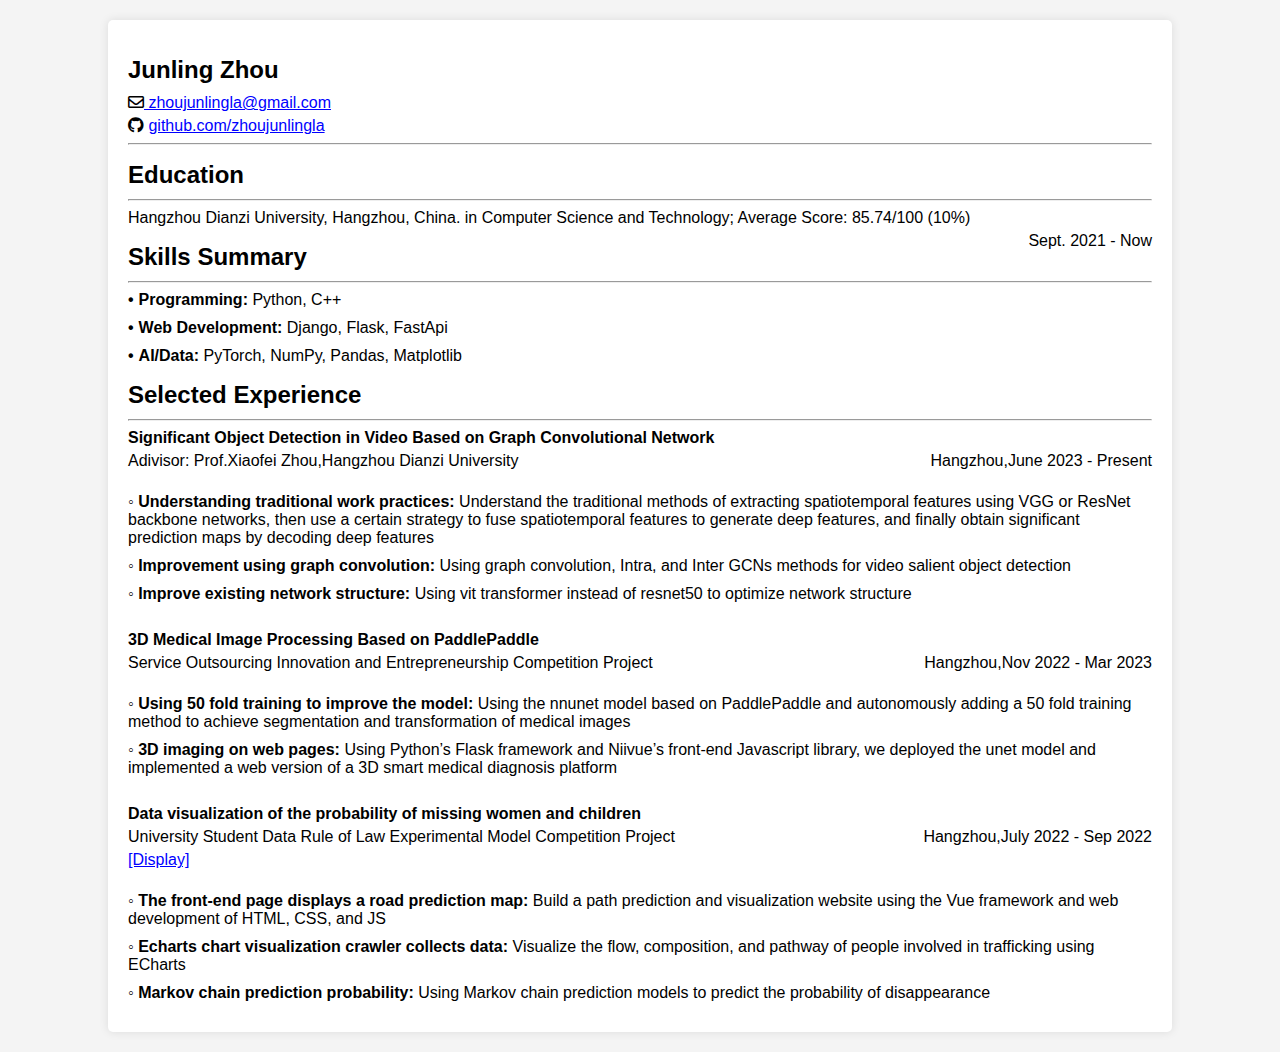
==== index.html @ 778d0a74 "Rename cv.html to index.html" ====
<!DOCTYPE html>
<html lang="en">
<head>
    <meta charset="UTF-8">
    <title>Resume - Junling Zhou</title>
    <link rel="stylesheet" href="https://cdnjs.cloudflare.com/ajax/libs/font-awesome/5.15.4/css/all.min.css">
    <link rel="stylesheet" href="styles.css">
</head>
<body>
    <div class="container">
        <h1>Junling Zhou</h1>
        <ul>
            <li><i class="far fa-envelope"></i><a href="mailto:zhoujunlingla@gmail.com"> zhoujunlingla@gmail.com</a></li>
            <li><i class="fab fa-github"></i> <a href="https://github.com/zhoujunlingla" target="_blank">github.com/zhoujunlingla</a></li>
        </ul>
        <hr>
        <h1>Education</h1>
        <hr>
        <ul>
          <li>Hangzhou Dianzi University, Hangzhou, China. in Computer Science and Technology; Average Score: 85.74/100 (10%)</li>
          <li class = "time"> Sept. 2021 - Now</li>
        </ul>

        <h1>Skills Summary</h1>
        <hr>
    <ul class = "skills-list">
        <li><strong>Programming:</strong> Python, C++</li>
        <li><strong>Web Development:</strong> Django, Flask, FastApi</li>
        <li><strong>AI/Data:</strong> PyTorch, NumPy, Pandas, Matplotlib</li>
    </ul>

    <h1>Selected Experience</h1>
    <hr>
    <ul class="experience-list">
        <li>
            <strong>Significant Object Detection in Video Based on Graph Convolutional Network</strong>
        </li>
        <li class="time">
            Hangzhou,June 2023 - Present
        </li>
        
        <li >
            Adivisor: Prof.Xiaofei Zhou,Hangzhou Dianzi University
        </li>
        <br>
        <ul class="experience-list1">
        
        <li>
            <strong>Understanding traditional work practices:</strong> Understand the traditional methods of extracting spatiotemporal features using VGG or ResNet backbone networks, then use a certain strategy to fuse spatiotemporal features to generate deep features, and finally obtain significant prediction maps by decoding deep features
        </li>
        <li>
            <strong>Improvement using graph convolution:</strong> Using graph convolution, Intra, and Inter GCNs methods for video salient object detection
        </li>
        <li>
            <strong>Improve existing network structure:</strong> Using vit transformer instead of resnet50 to optimize network structure
        </li>
    </ul>
    <br>
    <ul class="experience-list">
        <li>
            <strong>3D Medical Image Processing Based on PaddlePaddle</strong>
        </li>
        <li class="time">
            Hangzhou,Nov 2022 - Mar 2023
        </li>
        
        <li >
            Service Outsourcing Innovation and Entrepreneurship Competition Project
        </li>
        <br>
        <ul class="experience-list1">
        
        <li>
            <strong>Using 50 fold training to improve the model: </strong> Using the nnunet model based on PaddlePaddle and autonomously adding a 50 fold training method to achieve segmentation and transformation of medical images
        </li>
        <li>
            <strong>3D imaging on web pages: </strong> Using Python’s Flask framework and Niivue’s front-end Javascript library, we deployed the unet model and implemented a web version of a 3D smart medical diagnosis platform
        </li>
    </ul>
    <br>
    <ul class="experience-list">
        <li>
            <strong>Data visualization of the probability of missing women and children</strong>
        </li>
        <li class="time">
            Hangzhou,July 2022 - Sep 2022
        </li>
        
        <li >
            University Student Data Rule of Law Experimental Model Competition Project
        </li>
        <li> <a href="https://yu-xinz.github.io/Digital-Laws/">
            [Display]
        </a>
        </li>
        <br>
        <ul class="experience-list1">
        <li>
            <strong>The front-end page displays a road prediction map: </strong> Build a path prediction and visualization website using the Vue framework and web development of HTML, CSS, and JS
        </li>
        <li>
            <strong>Echarts chart visualization crawler collects data: </strong> Visualize the flow, composition, and pathway of people involved in trafficking using ECharts
        </li>
        <li>
            <strong>Markov chain prediction probability: </strong> Using Markov chain prediction models to predict the probability of disappearance
        </li>
    </ul>
    </ul>

        
    </div>
</body>
</html>
---- styles.css ----
body {
    font-family: Arial, sans-serif;
    background-color: #f4f4f4;
    margin: 0;
    padding: 0;
}
.container {
    width: 80%;
    margin: 20px auto;
    background-color: #fff;
    padding: 20px;
    border-radius: 5px;
    box-shadow: 0 0 10px rgba(0, 0, 0, 0.1);
}
h1 {
    font-size: 24px;
    margin-bottom: 10px;
}
ul {
    list-style: none;
    padding: 0;
    margin: 0;
}
li {
    margin-bottom: 5px;
}
a {
    color: blue; /* 设置链接文字颜色为蓝色 */
    text-decoration: underline; /* 添加下划线效果表示链接 */
}

a:hover {
    color: darkblue; /* 设置鼠标悬停时链接文字颜色为深蓝色 */
}

.time {
    float: right;
}
.skills-list{
    list-style: none;
    padding: 0;
    margin: 0;
}

.skills-list li{
    margin-bottom: 10px;
}
.skills-list li::before{
    content: "•";
    margin-right: 5px;
    font-weight: bold;
}


.experience-list1 li {
    margin-bottom: 10px;
}

.experience-list1 li:before {
    content: "\25E6"; /* Unicode 编码，表示空心圆 */
}
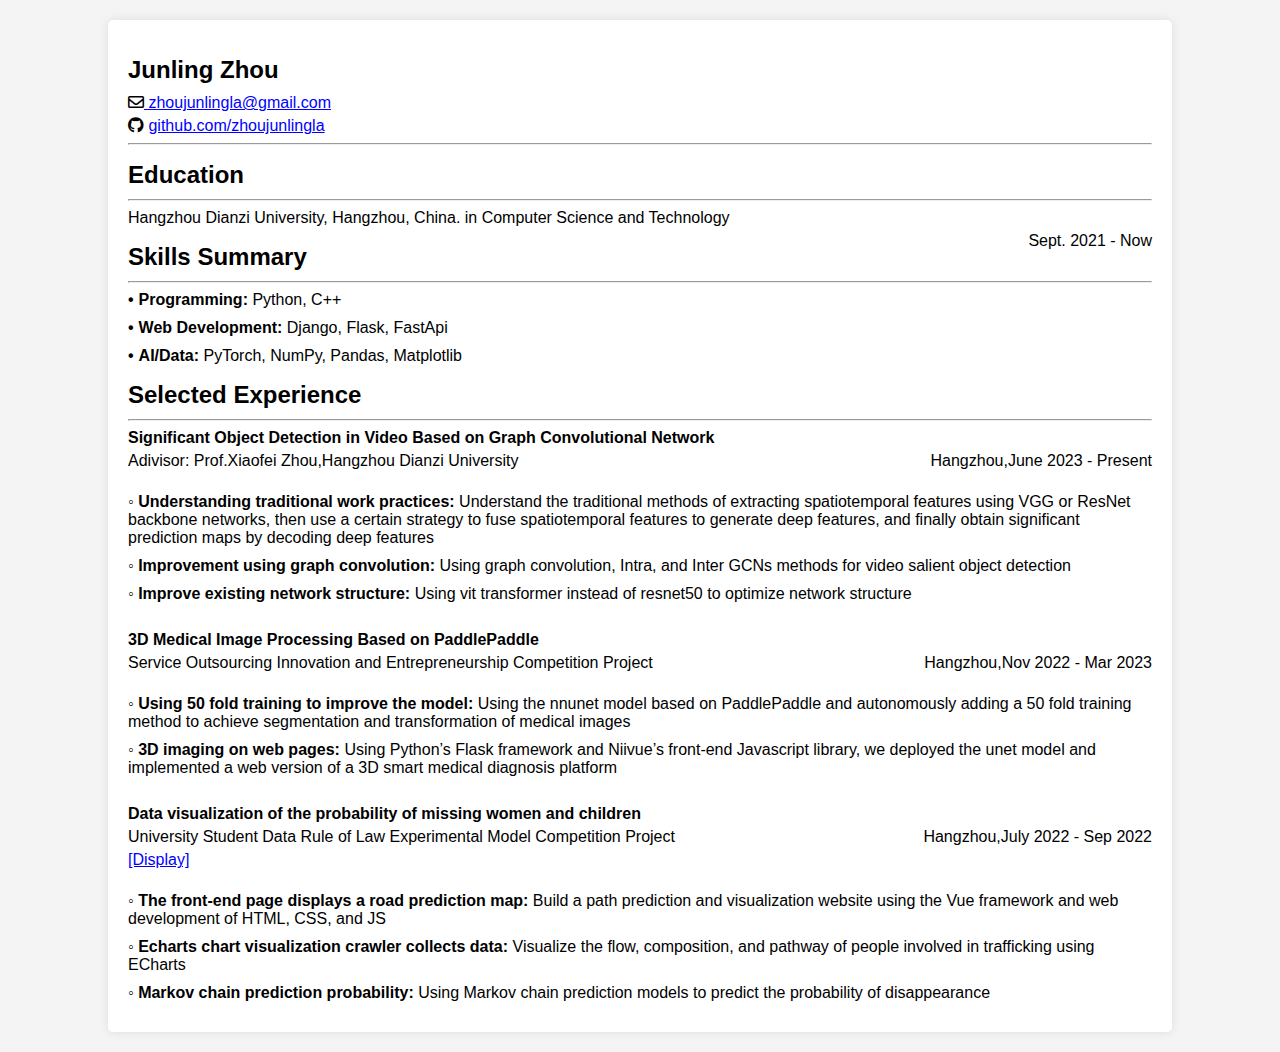
==== commit b802febe: "Update index.html" ====
--- a/index.html
+++ b/index.html
@@ -17,7 +17,7 @@
         <h1>Education</h1>
         <hr>
         <ul>
-          <li>Hangzhou Dianzi University, Hangzhou, China. in Computer Science and Technology; Average Score: 85.74/100 (10%)</li>
+          <li>Hangzhou Dianzi University, Hangzhou, China. in Computer Science and Technology</li>
           <li class = "time"> Sept. 2021 - Now</li>
         </ul>
 
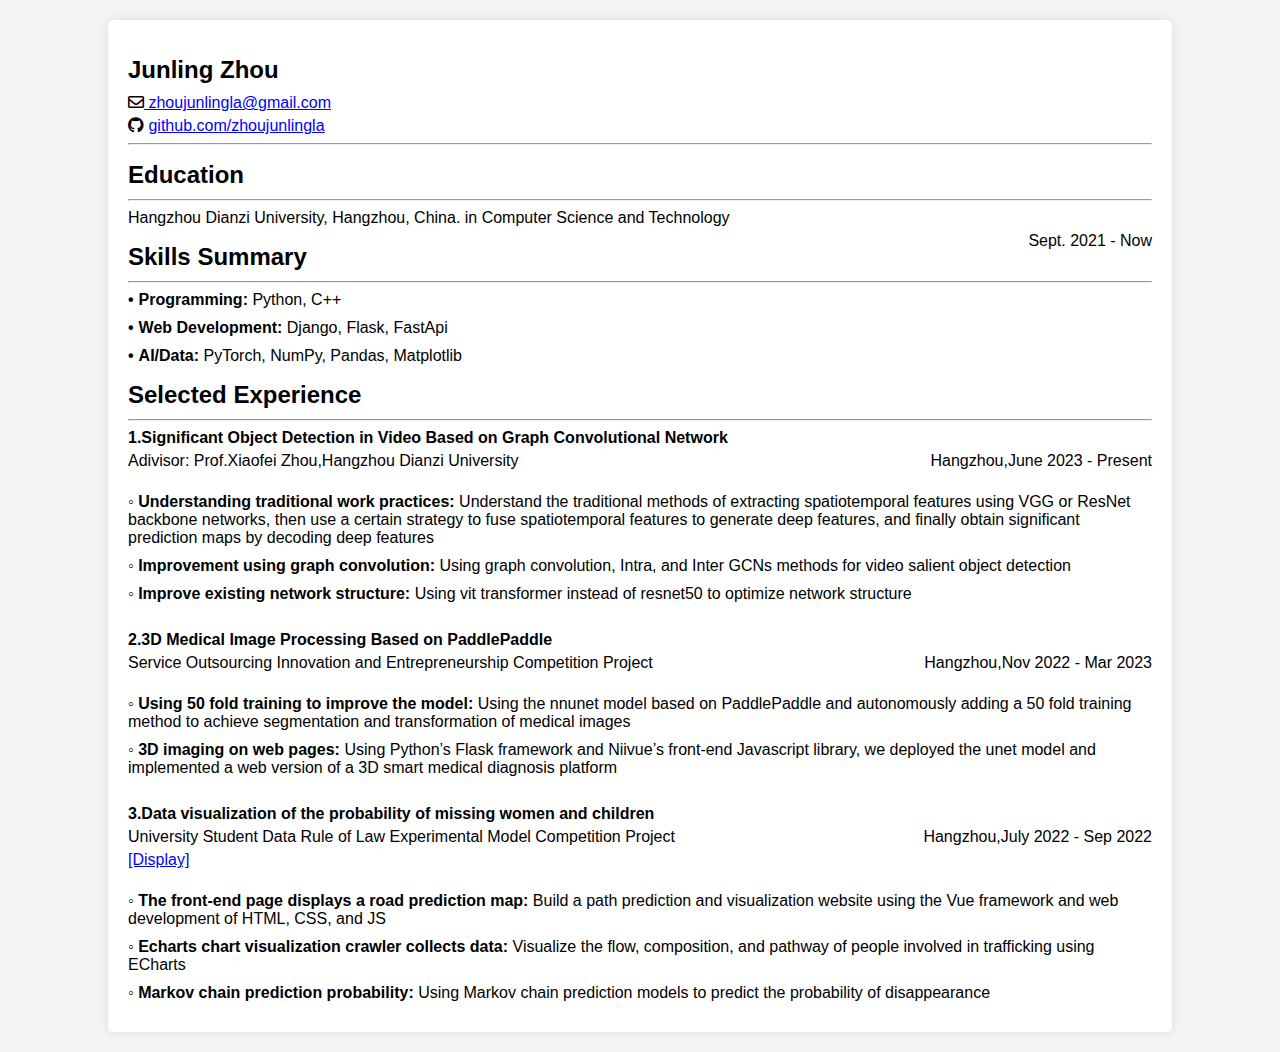
==== commit 18171004: "Update index.html" ====
--- a/index.html
+++ b/index.html
@@ -33,7 +33,7 @@
     <hr>
     <ul class="experience-list">
         <li>
-            <strong>Significant Object Detection in Video Based on Graph Convolutional Network</strong>
+            <strong>1.Significant Object Detection in Video Based on Graph Convolutional Network</strong>
         </li>
         <li class="time">
             Hangzhou,June 2023 - Present
@@ -58,7 +58,7 @@
     <br>
     <ul class="experience-list">
         <li>
-            <strong>3D Medical Image Processing Based on PaddlePaddle</strong>
+            <strong>2.3D Medical Image Processing Based on PaddlePaddle</strong>
         </li>
         <li class="time">
             Hangzhou,Nov 2022 - Mar 2023
@@ -80,7 +80,7 @@
     <br>
     <ul class="experience-list">
         <li>
-            <strong>Data visualization of the probability of missing women and children</strong>
+            <strong>3.Data visualization of the probability of missing women and children</strong>
         </li>
         <li class="time">
             Hangzhou,July 2022 - Sep 2022
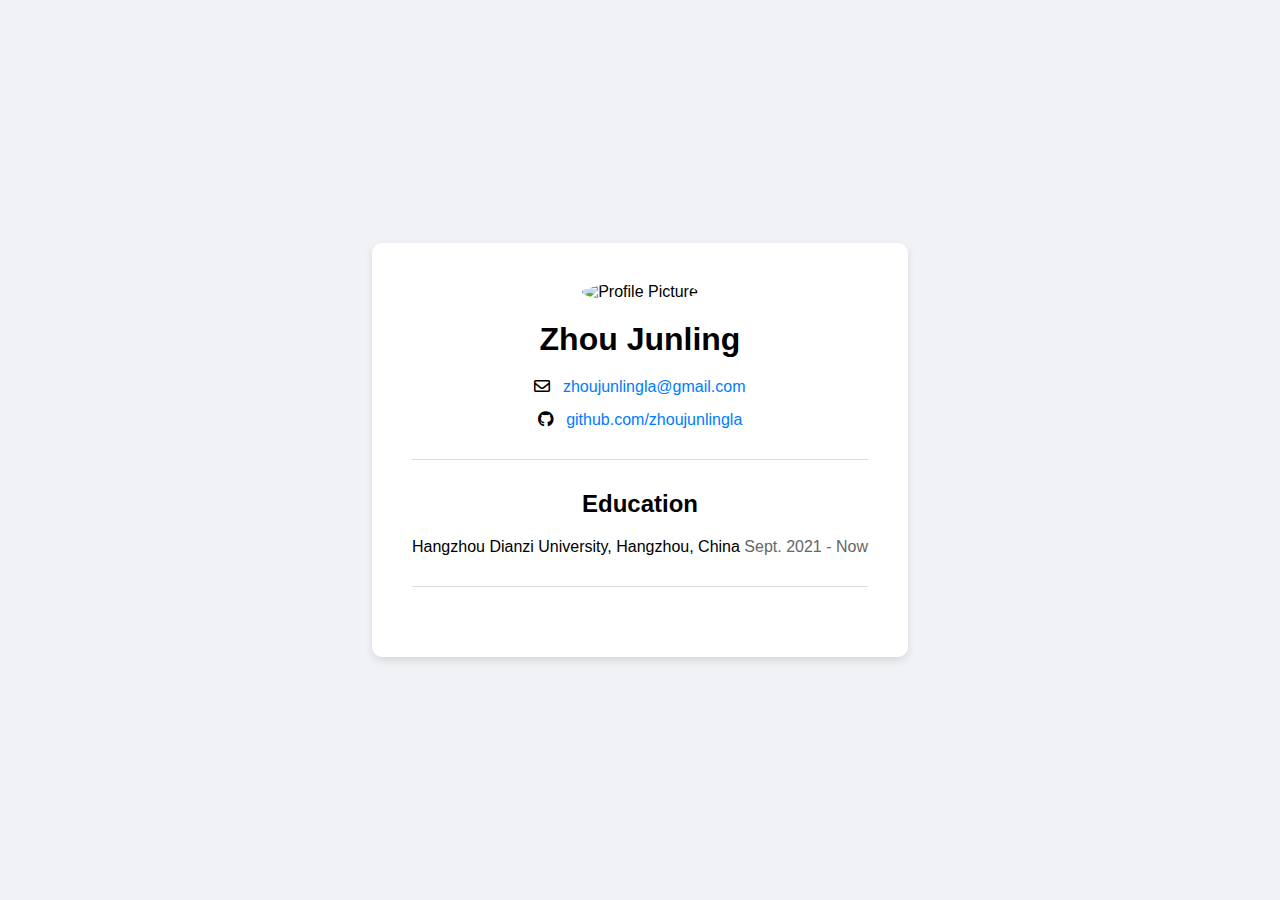
==== commit f3d7564f: "feat: rebuild my resume" ====
--- a/index.html
+++ b/index.html
@@ -2,112 +2,30 @@
 <html lang="en">
 <head>
     <meta charset="UTF-8">
-    <title>Resume - Junling Zhou</title>
+    <title>Resume - Zhou Junling</title>
     <link rel="stylesheet" href="https://cdnjs.cloudflare.com/ajax/libs/font-awesome/5.15.4/css/all.min.css">
     <link rel="stylesheet" href="styles.css">
 </head>
 <body>
-    <div class="container">
-        <h1>Junling Zhou</h1>
-        <ul>
+    <div class="card">
+        <div class="profile-pic">
+            <img src="https://avatars.githubusercontent.com/u/92622599?s=400&u=b5b08b0661b47589559d99d1e64f642f9f492633&v=4" alt="Profile Picture">
+        </div>
+        <h1>Zhou Junling</h1>
+        <ul class="contact-info">
             <li><i class="far fa-envelope"></i><a href="mailto:zhoujunlingla@gmail.com"> zhoujunlingla@gmail.com</a></li>
             <li><i class="fab fa-github"></i> <a href="https://github.com/zhoujunlingla" target="_blank">github.com/zhoujunlingla</a></li>
         </ul>
         <hr>
-        <h1>Education</h1>
+        <h2>Education</h2>
+        <div class="education">
+            <div class="education-item">
+                <span>Hangzhou Dianzi University, Hangzhou, China</span>
+                <span class="time">Sept. 2021 - Now</span>
+            </div>
+        </div>
         <hr>
-        <ul>
-          <li>Hangzhou Dianzi University, Hangzhou, China. in Computer Science and Technology</li>
-          <li class = "time"> Sept. 2021 - Now</li>
-        </ul>
-
-        <h1>Skills Summary</h1>
-        <hr>
-    <ul class = "skills-list">
-        <li><strong>Programming:</strong> Python, C++</li>
-        <li><strong>Web Development:</strong> Django, Flask, FastApi</li>
-        <li><strong>AI/Data:</strong> PyTorch, NumPy, Pandas, Matplotlib</li>
-    </ul>
-
-    <h1>Selected Experience</h1>
-    <hr>
-    <ul class="experience-list">
-        <li>
-            <strong>1.Significant Object Detection in Video Based on Graph Convolutional Network</strong>
-        </li>
-        <li class="time">
-            Hangzhou,June 2023 - Present
-        </li>
-        
-        <li >
-            Adivisor: Prof.Xiaofei Zhou,Hangzhou Dianzi University
-        </li>
-        <br>
-        <ul class="experience-list1">
-        
-        <li>
-            <strong>Understanding traditional work practices:</strong> Understand the traditional methods of extracting spatiotemporal features using VGG or ResNet backbone networks, then use a certain strategy to fuse spatiotemporal features to generate deep features, and finally obtain significant prediction maps by decoding deep features
-        </li>
-        <li>
-            <strong>Improvement using graph convolution:</strong> Using graph convolution, Intra, and Inter GCNs methods for video salient object detection
-        </li>
-        <li>
-            <strong>Improve existing network structure:</strong> Using vit transformer instead of resnet50 to optimize network structure
-        </li>
-    </ul>
-    <br>
-    <ul class="experience-list">
-        <li>
-            <strong>2.3D Medical Image Processing Based on PaddlePaddle</strong>
-        </li>
-        <li class="time">
-            Hangzhou,Nov 2022 - Mar 2023
-        </li>
-        
-        <li >
-            Service Outsourcing Innovation and Entrepreneurship Competition Project
-        </li>
-        <br>
-        <ul class="experience-list1">
-        
-        <li>
-            <strong>Using 50 fold training to improve the model: </strong> Using the nnunet model based on PaddlePaddle and autonomously adding a 50 fold training method to achieve segmentation and transformation of medical images
-        </li>
-        <li>
-            <strong>3D imaging on web pages: </strong> Using Python’s Flask framework and Niivue’s front-end Javascript library, we deployed the unet model and implemented a web version of a 3D smart medical diagnosis platform
-        </li>
-    </ul>
-    <br>
-    <ul class="experience-list">
-        <li>
-            <strong>3.Data visualization of the probability of missing women and children</strong>
-        </li>
-        <li class="time">
-            Hangzhou,July 2022 - Sep 2022
-        </li>
-        
-        <li >
-            University Student Data Rule of Law Experimental Model Competition Project
-        </li>
-        <li> <a href="https://yu-xinz.github.io/Digital-Laws/">
-            [Display]
-        </a>
-        </li>
-        <br>
-        <ul class="experience-list1">
-        <li>
-            <strong>The front-end page displays a road prediction map: </strong> Build a path prediction and visualization website using the Vue framework and web development of HTML, CSS, and JS
-        </li>
-        <li>
-            <strong>Echarts chart visualization crawler collects data: </strong> Visualize the flow, composition, and pathway of people involved in trafficking using ECharts
-        </li>
-        <li>
-            <strong>Markov chain prediction probability: </strong> Using Markov chain prediction models to predict the probability of disappearance
-        </li>
-    </ul>
-    </ul>
-
-        
+       
     </div>
 </body>
 </html>
--- a/styles.css
+++ b/styles.css
@@ -1,61 +1,73 @@
 body {
-    font-family: Arial, sans-serif;
-    background-color: #f4f4f4;
+    font-family: 'Arial', sans-serif;
+    background-color: #f0f2f5;
+    display: flex;
+    justify-content: center;
+    align-items: center;
+    height: 100vh;
     margin: 0;
+}
+
+.card {
+    background: #fff;
+    border-radius: 10px;
+    box-shadow: 0 4px 8px rgba(0, 0, 0, 0.1);
+    padding: 40px;
+    max-width: 600px; /* 增加卡片的宽度 */
+    text-align: center;
+}
+
+.profile-pic img {
+    border-radius: 50%;
+    width: 150px; /* 增加图片的尺寸 */
+    height: 150px; /* 增加图片的尺寸 */
+}
+
+h1 {
+    font-size: 32px; /* 增加字体的尺寸 */
+    margin: 20px 0;
+}
+
+.contact-info {
+    list-style: none;
     padding: 0;
 }
-.container {
-    width: 80%;
-    margin: 20px auto;
-    background-color: #fff;
-    padding: 20px;
-    border-radius: 5px;
-    box-shadow: 0 0 10px rgba(0, 0, 0, 0.1);
+
+.contact-info li {
+    margin: 15px 0;
 }
-h1 {
-    font-size: 24px;
-    margin-bottom: 10px;
+
+.contact-info i {
+    margin-right: 8px;
 }
-ul {
+
+hr {
+    border: 0;
+    height: 1px;
+    background: #ddd;
+    margin: 30px 0;
+}
+
+.education {
     list-style: none;
     padding: 0;
-    margin: 0;
 }
-li {
-    margin-bottom: 5px;
+
+.education li {
+    margin: 15px 0;
 }
+
+.time {
+    font-size: 16px; /* 增加字体的尺寸 */
+    color: #666;
+}
+
 a {
-    color: blue; /* 设置链接文字颜色为蓝色 */
-    text-decoration: underline; /* 添加下划线效果表示链接 */
+    text-decoration: none;
+    color: #007BFF;
 }
 
 a:hover {
-    color: darkblue; /* 设置鼠标悬停时链接文字颜色为深蓝色 */
+    text-decoration: underline;
 }
 
-.time {
-    float: right;
-}
-.skills-list{
-    list-style: none;
-    padding: 0;
-    margin: 0;
-}
-
-.skills-list li{
-    margin-bottom: 10px;
-}
-.skills-list li::before{
-    content: "•";
-    margin-right: 5px;
-    font-weight: bold;
-}
-
-
-.experience-list1 li {
-    margin-bottom: 10px;
-}
-
-.experience-list1 li:before {
-    content: "\25E6"; /* Unicode 编码，表示空心圆 */
-}
